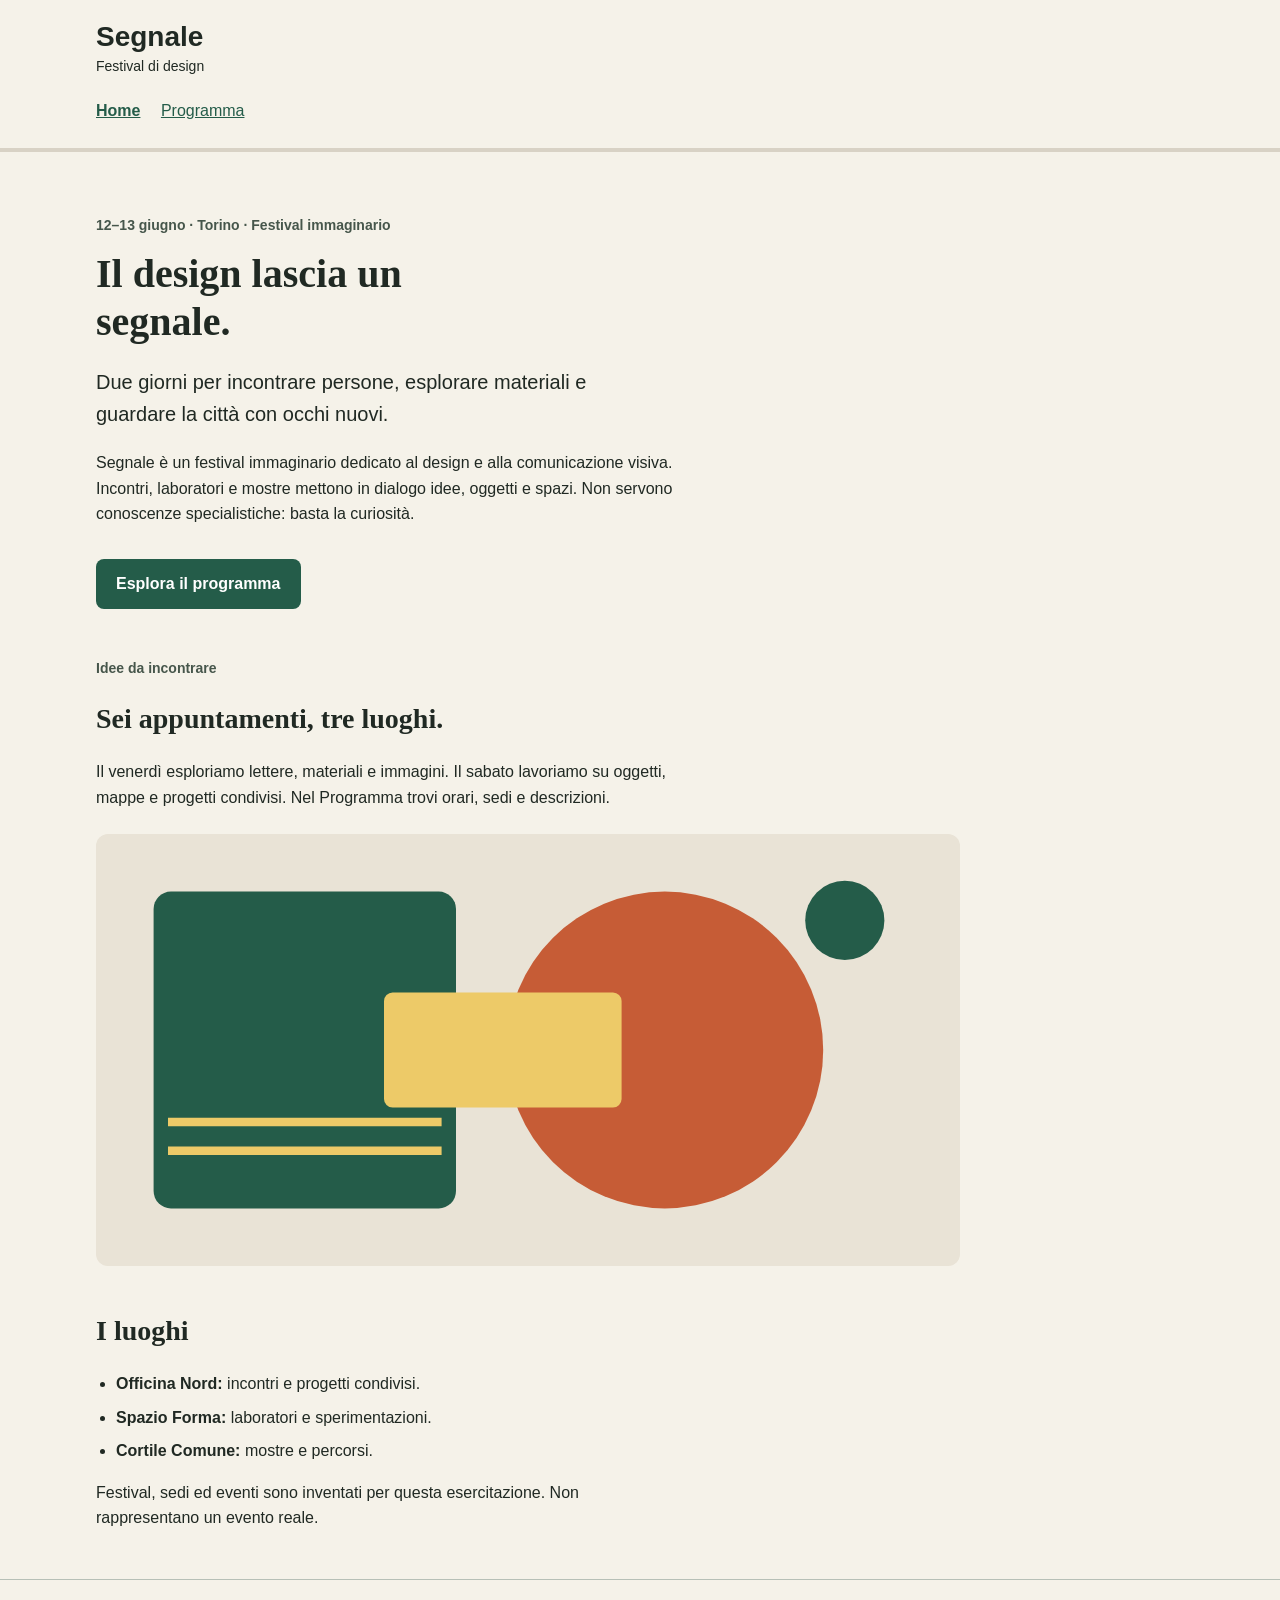
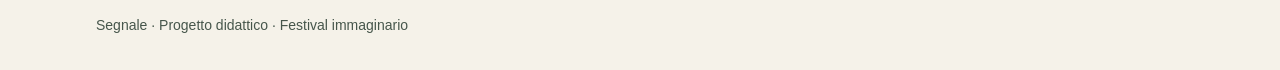
==== index.html @ 642cb842 "commit_0" ====
<!doctype html>
<html lang="it">
<head>
  <meta charset="utf-8">
  <meta name="viewport" content="width=device-width, initial-scale=1">
  <title>Segnale — Festival di design</title>
  <link rel="stylesheet" href="style.css">
</head>
<body>
  <a class="skip-link" href="#contenuto">Vai al contenuto</a>
  <header class="site-header">
    <div class="container">
      <a class="brand" href="index.html">Segnale<span>Festival di design</span></a>
      <nav aria-label="Navigazione principale">
        <a href="index.html" aria-current="page">Home</a>
        <!-- Da completare: collegare questa voce alla pagina Programma. -->
        <a href="#">Programma</a>
      </nav>
    </div>
  </header>

  <main id="contenuto" class="container">
    <section class="intro" aria-labelledby="titolo-home">
      <p class="eyebrow">12–13 giugno · Torino · Festival immaginario</p>
      <h1 id="titolo-home">Il design lascia un segnale.</h1>
      <p class="lead">Due giorni per incontrare persone, esplorare materiali e guardare la città con occhi nuovi.</p>
      <p class="reading-text">Segnale è un festival immaginario dedicato al design e alla comunicazione visiva. Incontri, laboratori e mostre mettono in dialogo idee, oggetti e spazi. Non servono conoscenze specialistiche: basta la curiosità.</p>
      <!-- Da completare: anche questo collegamento deve aprire il Programma. -->
      <a class="button-link" href="#">Esplora il programma</a>
    </section>

    <section class="content-section" aria-labelledby="titolo-festival">
      <p class="eyebrow">Idee da incontrare</p>
      <h2 id="titolo-festival">Sei appuntamenti, tre luoghi.</h2>
      <p class="reading-text">Il venerdì esploriamo lettere, materiali e immagini. Il sabato lavoriamo su oggetti, mappe e progetti condivisi. Nel Programma trovi orari, sedi e descrizioni.</p>
      <img class="festival-image" src="assets/festival.svg" alt="Composizione geometrica di cerchi e rettangoli nei colori del festival" width="1200" height="600">
    </section>

    <section class="content-section" aria-labelledby="titolo-luoghi">
      <h2 id="titolo-luoghi">I luoghi</h2>
      <ul class="venues">
        <li><strong>Officina Nord:</strong> incontri e progetti condivisi.</li>
        <li><strong>Spazio Forma:</strong> laboratori e sperimentazioni.</li>
        <li><strong>Cortile Comune:</strong> mostre e percorsi.</li>
      </ul>
      <p class="reading-text">Festival, sedi ed eventi sono inventati per questa esercitazione. Non rappresentano un evento reale.</p>
    </section>
  </main>

  <footer class="site-footer"><div class="container"><p>Segnale · Progetto didattico · Festival immaginario</p></div></footer>
</body>
</html>
---- style.css ----
/* Stile iniziale: tipografia, colori e variabili CSS sono già predisposti.
   Lavoreremo su collegamenti, CSS condiviso e disposizione delle schede. */

/* Scelte comuni: ogni regola usa var() per richiamarne il valore. */
:root {
  --colore-primario: #245c49;
  --colore-primario-scuro: #173f32;
  --colore-sfondo: #f5f2e9;
  --colore-testo: #202923;
  --font-testo: Arial, Helvetica, sans-serif;
  --font-titoli: Georgia, "Times New Roman", serif;
}

* {
  box-sizing: border-box;
}

body {
  margin: 0;
  background: var(--colore-sfondo);
  color: var(--colore-testo);
  font-family: var(--font-testo);
  font-size: 1rem;
  line-height: 1.6;
}

a {
  color: var(--colore-primario);
}

a:hover {
  text-decoration-thickness: 3px;
}

a:focus-visible {
  outline: 3px solid var(--colore-testo);
  outline-offset: 4px;
}

.container {
  width: 92%;
  max-width: 68rem;
  margin: 0 auto;
}

.site-header {
  padding: 1.25rem 0;
  border-bottom: 4px solid #d8d2c5;
}

.brand {
  display: inline-block;
  color: var(--colore-testo);
  font-size: 1.75rem;
  font-weight: bold;
  line-height: 1.2;
  text-decoration: none;
}

.brand span {
  display: block;
  margin-top: 0.25rem;
  font-size: 0.875rem;
  font-weight: normal;
}

nav {
  margin-top: 1rem;
}

nav a {
  display: inline-block;
  margin-right: 1rem;
  padding: 0.25rem 0;
}

nav a[aria-current="page"] {
  font-weight: bold;
}

.intro {
  padding: 3rem 0 1rem;
}

.eyebrow,
.event-meta {
  color: #46564b;
  font-size: 0.875rem;
  font-weight: bold;
}

h1,
h2,
h3 {
  font-family: var(--font-titoli);
  line-height: 1.2;
}

h1 {
  max-width: 18ch;
  margin: 0.75rem 0 1.25rem;
  font-size: 2.5rem;
}

h2 {
  font-size: 1.75rem;
}

h3 {
  margin: 0.5rem 0 0.75rem;
  font-size: 1.375rem;
}

.lead {
  max-width: 48ch;
  font-size: 1.25rem;
}

.reading-text {
  max-width: 65ch;
}

.button-link {
  display: inline-block;
  margin-top: 1rem;
  padding: 0.75rem 1.25rem;
  border-radius: 0.5rem;
  background: var(--colore-primario);
  color: #ffffff;
  font-weight: bold;
  text-decoration: none;
}

.button-link:hover {
  background: var(--colore-primario-scuro);
}

.content-section {
  margin: 2rem 0 3rem;
}

.festival-image {
  display: block;
  width: 100%;
  max-width: 54rem;
  height: auto;
  margin-top: 1.5rem;
  border-radius: 0.75rem;
}

.venues {
  padding-left: 1.25rem;
}

.venues li {
  margin-bottom: 0.5rem;
}

/* Qui inseriremo la regola .event-grid durante la demo. */

.event-card {
  margin-bottom: 1.5rem;
  overflow: hidden;
  border: 1px solid #b7c0b7;
  border-radius: 0.75rem;
  background: #ffffff;
}

.event-card img {
  display: block;
  width: 100%;
  height: auto;
}

.event-body {
  padding: 1.25rem;
}

.event-body p:last-child {
  margin-bottom: 0;
}

.event-place {
  color: #46564b;
  font-size: 0.875rem;
}

.site-footer {
  padding: 1.25rem 0;
  border-top: 1px solid #b7c0b7;
  color: #46564b;
  font-size: 0.875rem;
}

.skip-link {
  position: absolute;
  top: -6rem;
  left: 1rem;
  padding: 0.75rem 1rem;
  background: #ffffff;
  color: var(--colore-testo);
}

.skip-link:focus {
  top: 1rem;
}

/* Qui aggiungeremo la media query durante la demo. */
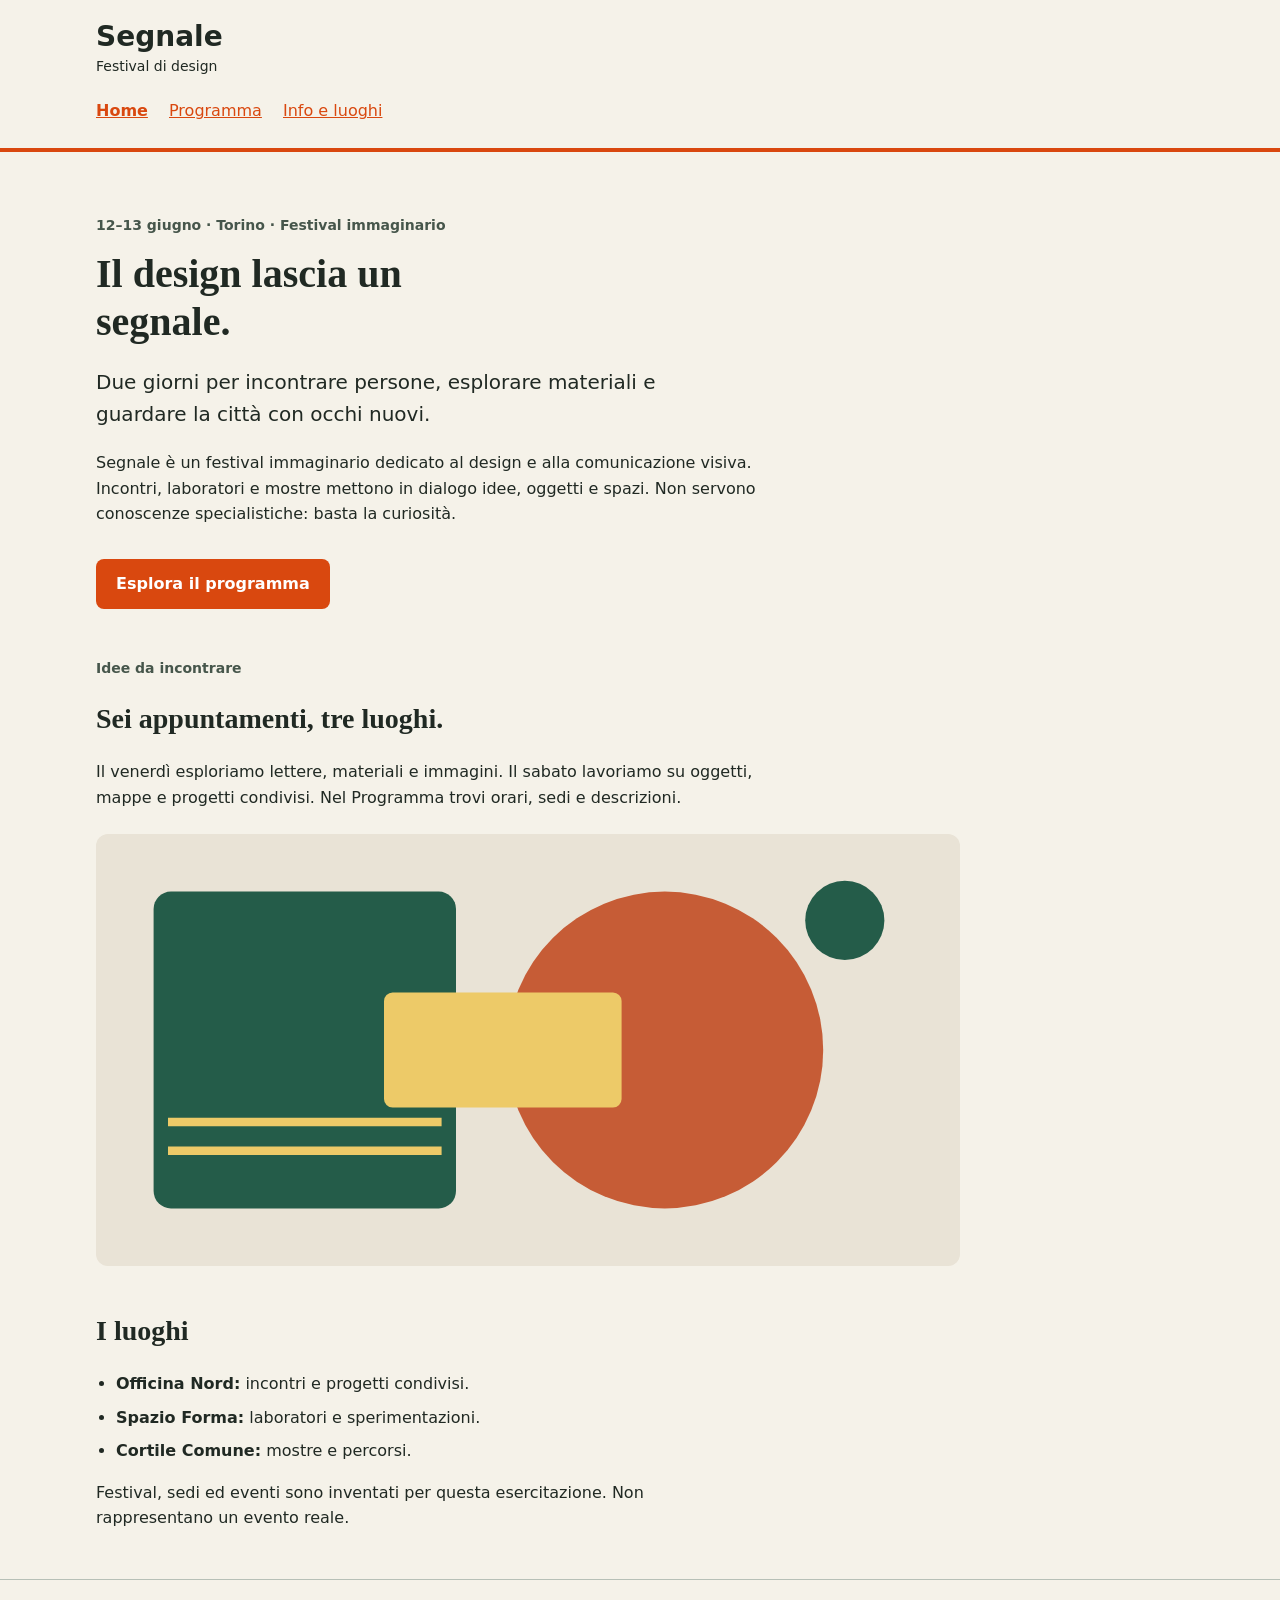
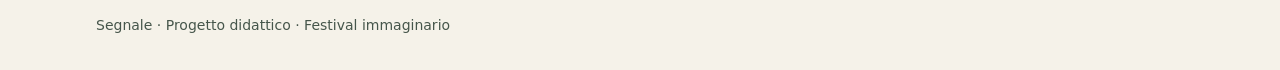
==== commit f3164705: "nuova_pagina_info" ====
--- a/index.html
+++ b/index.html
@@ -14,7 +14,8 @@
       <nav aria-label="Navigazione principale">
         <a href="index.html" aria-current="page">Home</a>
         <!-- Da completare: collegare questa voce alla pagina Programma. -->
-        <a href="#">Programma</a>
+        <a href="programma.html">Programma</a>
+        <a href="info.html"> Info e luoghi</a> 
       </nav>
     </div>
   </header>
@@ -26,7 +27,7 @@
       <p class="lead">Due giorni per incontrare persone, esplorare materiali e guardare la città con occhi nuovi.</p>
       <p class="reading-text">Segnale è un festival immaginario dedicato al design e alla comunicazione visiva. Incontri, laboratori e mostre mettono in dialogo idee, oggetti e spazi. Non servono conoscenze specialistiche: basta la curiosità.</p>
       <!-- Da completare: anche questo collegamento deve aprire il Programma. -->
-      <a class="button-link" href="#">Esplora il programma</a>
+      <a class="button-link" href="programma.html">Esplora il programma</a>
     </section>
 
     <section class="content-section" aria-labelledby="titolo-festival">
--- a/style.css
+++ b/style.css
@@ -3,12 +3,14 @@
 
 /* Scelte comuni: ogni regola usa var() per richiamarne il valore. */
 :root {
-  --colore-primario: #245c49;
-  --colore-primario-scuro: #173f32;
+  --colore-primario: #d9480f;
+  --colore-primario-scuro: #a6370c;
   --colore-sfondo: #f5f2e9;
   --colore-testo: #202923;
-  --font-testo: Arial, Helvetica, sans-serif;
-  --font-titoli: Georgia, "Times New Roman", serif;
+  /* Font moderno e pulito per i testi lunghi */
+  --font-testo: system-ui, -apple-system, "Segoe UI", Roboto, Helvetica, Arial, sans-serif;
+  /* Font editoriale ed elegante per i titoli */
+  --font-titoli: "Palatino Linotype", "Book Antiqua", Palatino, Georgia, serif;
 }
 
 * {
@@ -45,7 +47,7 @@
 
 .site-header {
   padding: 1.25rem 0;
-  border-bottom: 4px solid #d8d2c5;
+  border-bottom: 4px solid var(--colore-primario);
 }
 
 .brand {
@@ -156,7 +158,11 @@
   margin-bottom: 0.5rem;
 }
 
-/* Qui inseriremo la regola .event-grid durante la demo. */
+.event-grid {
+  display: grid;
+  gap: 3rem; /* Aumentato per separare meglio gli eventi */
+  grid-template-columns: 1fr;
+}
 
 .event-card {
   margin-bottom: 1.5rem;
@@ -173,7 +179,7 @@
 }
 
 .event-body {
-  padding: 1.25rem;
+  padding: 1.75rem; /* Aumentato da 1.25rem per dare più respiro al testo */
 }
 
 .event-body p:last-child {
@@ -205,4 +211,16 @@
   top: 1rem;
 }
 
-/* Qui aggiungeremo la media query durante la demo. */
+/* Da 600px in su: due colonne */
+@media (min-width: 600px) {
+  .event-grid {
+    grid-template-columns: repeat(2, 1fr);
+  }
+}
+
+/* Da 1024px in su: tre colonne */
+@media (min-width: 1024px) {
+  .event-grid {
+    grid-template-columns: repeat(3, 1fr);
+  }
+}
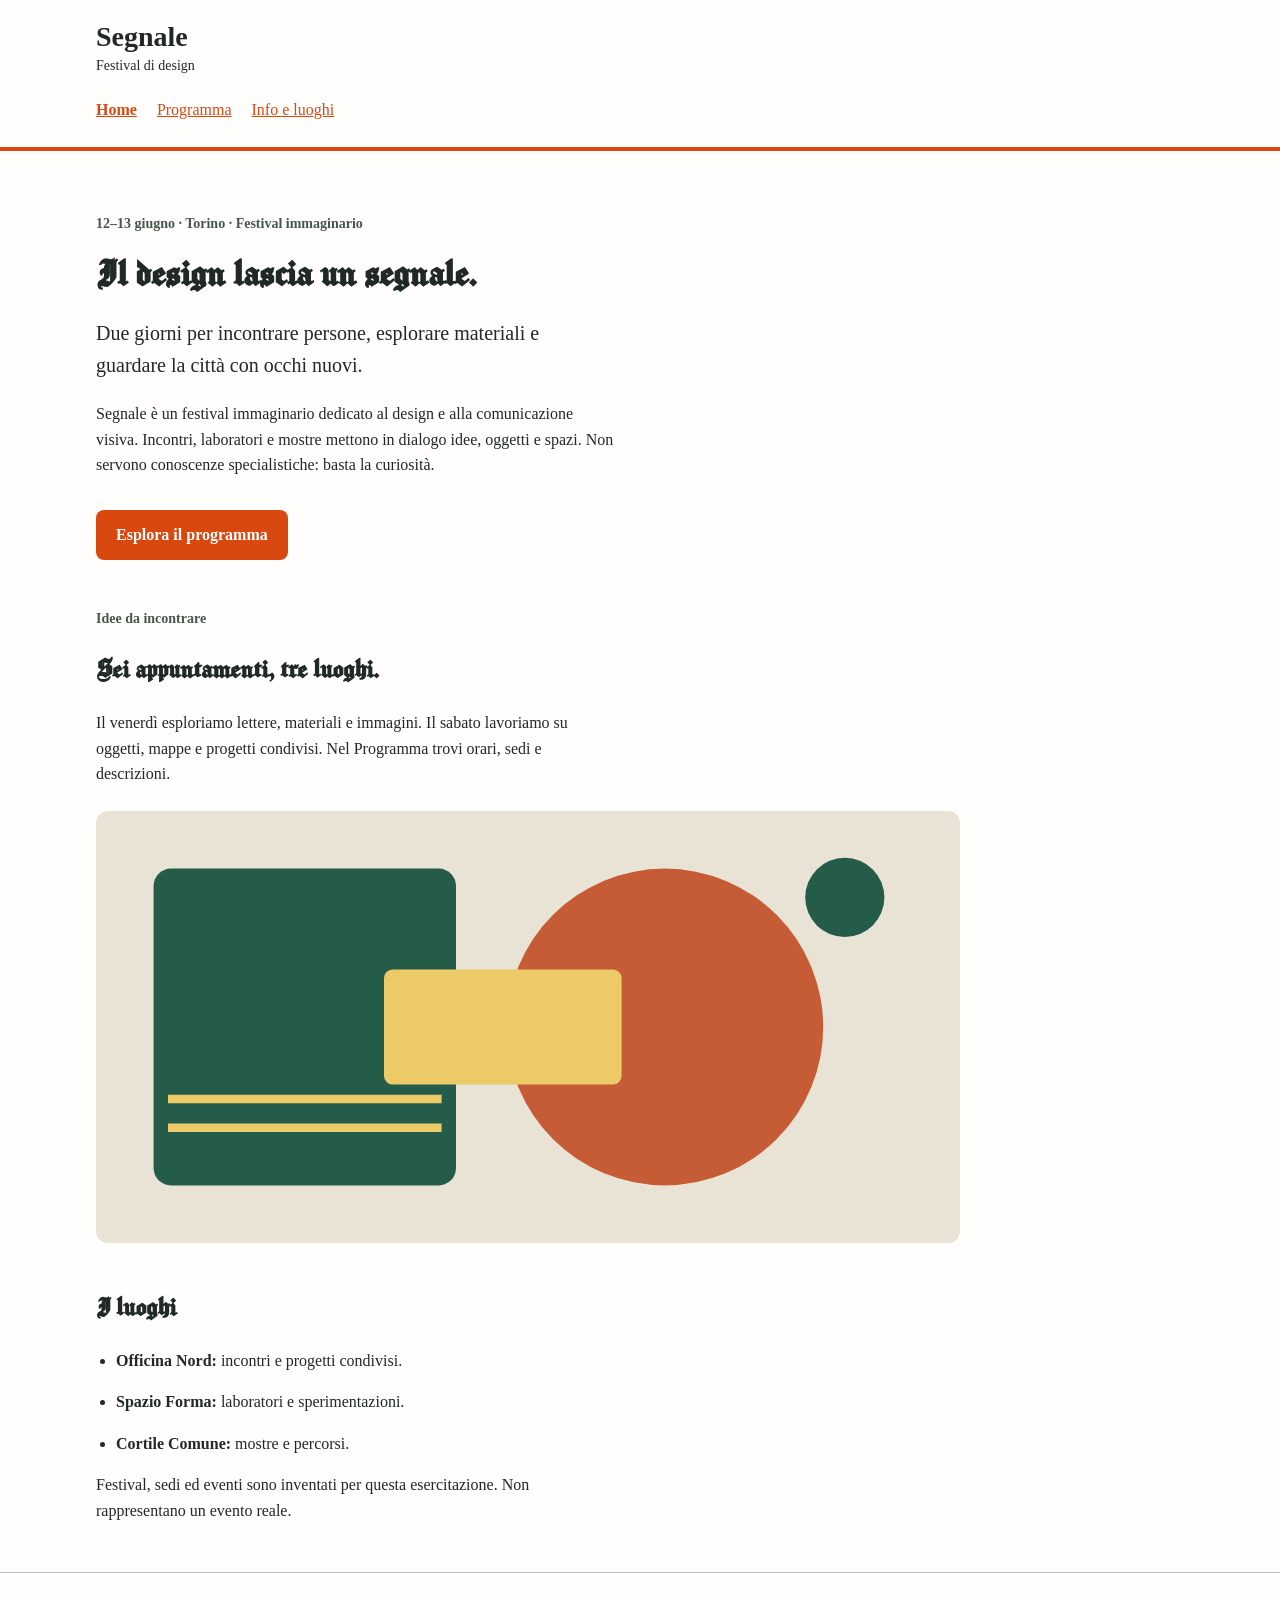
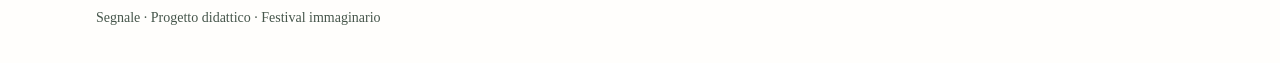
==== commit 44431966: "modifica_font_bl" ====
--- a/index.html
+++ b/index.html
@@ -4,6 +4,9 @@
   <meta charset="utf-8">
   <meta name="viewport" content="width=device-width, initial-scale=1">
   <title>Segnale — Festival di design</title>
+  <link rel="preconnect" href="https://fonts.googleapis.com">
+  <link rel="preconnect" href="https://fonts.gstatic.com" crossorigin>
+  <link href="https://fonts.googleapis.com/css2?family=Manufacturing+Consent&display=swap" rel="stylesheet">
   <link rel="stylesheet" href="style.css">
 </head>
 <body>
--- a/style.css
+++ b/style.css
@@ -3,15 +3,18 @@
 
 /* Scelte comuni: ogni regola usa var() per richiamarne il valore. */
 :root {
-  --colore-primario: #d9480f;
+  --colore-primario: #d9480f; /* Mantiene le scelte colore che avevamo fatto */
   --colore-primario-scuro: #a6370c;
-  --colore-sfondo: #f5f2e9;
+  --colore-sfondo: #fffefc;
   --colore-testo: #202923;
-  /* Font moderno e pulito per i testi lunghi */
-  --font-testo: system-ui, -apple-system, "Segoe UI", Roboto, Helvetica, Arial, sans-serif;
-  /* Font editoriale ed elegante per i titoli */
-  --font-titoli: "Palatino Linotype", "Book Antiqua", Palatino, Georgia, serif;
-}
+  
+  /* Testo normale in Times */
+  --font-testo: "Times New Roman", Times, serif;
+  
+  /* Titoli con Manufacturing Consent (e un font di riserva nel caso non si carichi) */
+  --font-titoli: "Manufacturing Consent", serif;
+}
+
 
 * {
   box-sizing: border-box;
@@ -224,3 +227,60 @@
     grid-template-columns: repeat(3, 1fr);
   }
 }
+
+/* --- Stili per la Galleria Swiper --- */
+.mySwiper {
+  width: 100%;
+  border-radius: 0.75rem;
+  background: #ffffff;
+  border: 1px solid #b7c0b7;
+  overflow: hidden;
+  margin-top: 1.5rem;
+}
+
+.gallery-figure {
+  margin: 0;
+  display: flex;
+  flex-direction: column;
+}
+
+.gallery-figure img {
+  width: 100%;
+  height: auto;
+  display: block;
+}
+
+.gallery-figure figcaption {
+  padding: 1.25rem;
+  text-align: center;
+  color: var(--colore-testo);
+}
+
+/* Cambia il colore delle frecce di Swiper usando la nostra variabile */
+.swiper-button-next,
+.swiper-button-prev {
+  color: var(--colore-primario) !important;
+}
+
+.map-container {
+  margin-top: 1.5rem;
+  border: 1px solid #b7c0b7;
+  border-radius: 0.75rem;
+  overflow: hidden;
+}
+
+#mappa-sedi {
+  display: block;
+  width: 100%;
+  height: 400px;
+  border: none;
+}
+
+.map-link {
+  margin-top: 0.75rem;
+  font-size: 0.875rem;
+}
+
+.venues li {
+  margin-bottom: 1rem;
+}
